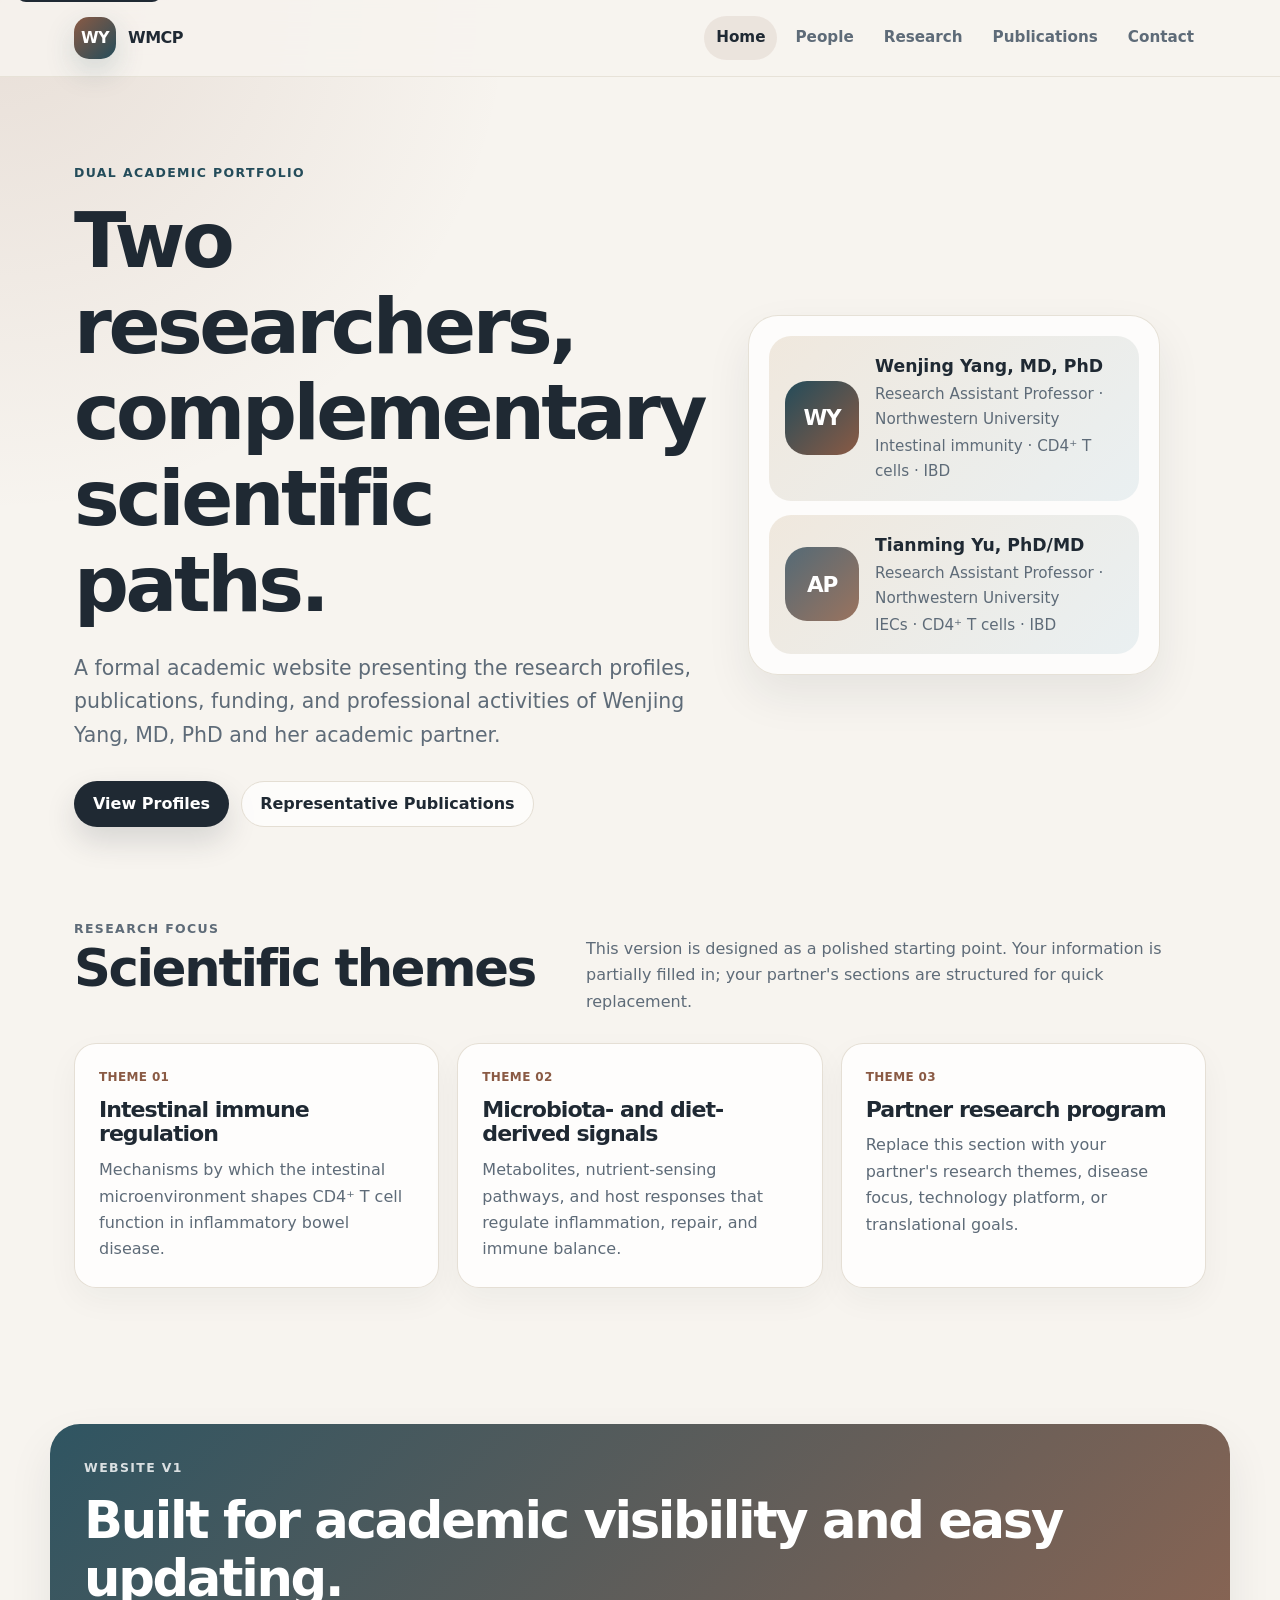
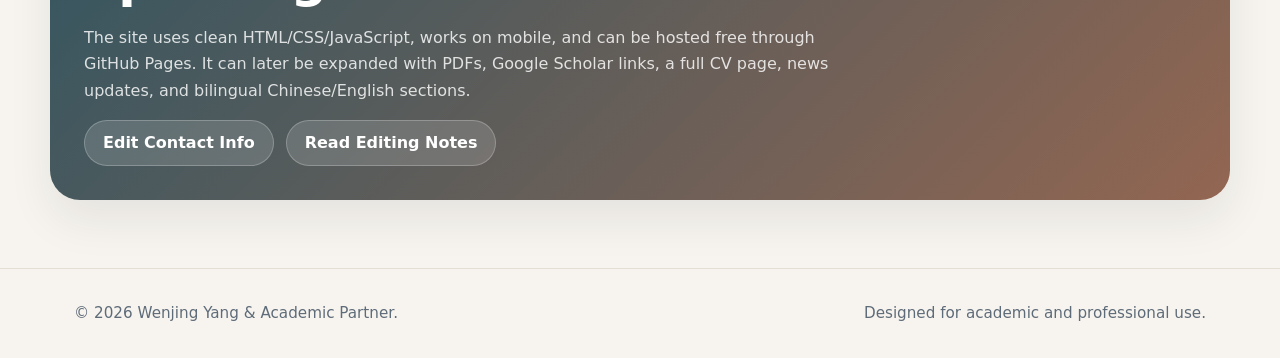
==== index.html @ 077f5d80 "Update index.html" ====
<!doctype html>
<html lang="en">
<head>
  <meta charset="utf-8" />
  <meta name="viewport" content="width=device-width, initial-scale=1" />
  <title>Wenjing Yang & Tianming Yu | Academic Profiles</title>
  <meta name="description" content="A formal dual academic website for Wenjing Yang, MD, PhD and Tianming Yu, MD, PhD." />
  <link rel="stylesheet" href="assets/style.css" />
</head>
<body>
  <a class="skip-link" href="#main">Skip to content</a>
  <header class="site-header">
    <div class="container nav">
      <a class="brand" href="index.html" aria-label="Home">
        <span class="brand-mark">WY</span>
        <span>WMCP</span>
      </a>
      <nav class="nav-links" aria-label="Primary navigation">
        <a href="index.html">Home</a>
        <a href="people.html">People</a>
        <a href="research.html">Research</a>
        <a href="publications.html">Publications</a>
        <a href="contact.html">Contact</a>
      </nav>
    </div>
  </header>

  <main id="main">
    <section class="hero">
      <div class="container hero-grid">
        <div>
          <p class="eyebrow">Dual Academic Portfolio</p>
          <h1>Two researchers, complementary scientific paths.</h1>
          <p class="lede">A formal academic website presenting the research profiles, publications, funding, and professional activities of Wenjing Yang, MD, PhD and her academic partner.</p>
          <div class="hero-actions">
            <a class="button primary" href="people.html">View Profiles</a>
            <a class="button secondary" href="publications.html">Representative Publications</a>
          </div>
        </div>
        <aside class="profile-panel" aria-label="Profile summary">
          <div class="duo-card">
            <div class="mini-profile">
              <div class="avatar">WY</div>
              <div>
                <strong>Wenjing Yang, MD, PhD</strong>
                <p>Research Assistant Professor · Northwestern University</p>
                <p>Intestinal immunity · CD4⁺ T cells · IBD</p>
              </div>
            </div>
            <div class="mini-profile">
              <div class="avatar light">AP</div>
              <div>
                <strong>Tianming Yu, PhD/MD</strong>
                <p>Research Assistant Professor · Northwestern University</p>
                <p>IECs · CD4⁺ T cells · IBD</p>
              </div>
            </div>
          </div>
        </aside>
      </div>
    </section>

    <section class="section compact">
      <div class="container">
        <div class="section-header">
          <div>
            <p class="eyebrow">Research Focus</p>
            <h2>Scientific themes</h2>
          </div>
          <p>This version is designed as a polished starting point. Your information is partially filled in; your partner's sections are structured for quick replacement.</p>
        </div>
        <div class="grid-3">
          <article class="card">
            <p class="kicker">Theme 01</p>
            <h3>Intestinal immune regulation</h3>
            <p>Mechanisms by which the intestinal microenvironment shapes CD4⁺ T cell function in inflammatory bowel disease.</p>
          </article>
          <article class="card">
            <p class="kicker">Theme 02</p>
            <h3>Microbiota- and diet-derived signals</h3>
            <p>Metabolites, nutrient-sensing pathways, and host responses that regulate inflammation, repair, and immune balance.</p>
          </article>
          <article class="card">
            <p class="kicker">Theme 03</p>
            <h3>Partner research program</h3>
            <p>Replace this section with your partner's research themes, disease focus, technology platform, or translational goals.</p>
          </article>
        </div>
      </div>
    </section>

    <section class="section">
      <div class="container callout">
        <p class="eyebrow">Website v1</p>
        <h2>Built for academic visibility and easy updating.</h2>
        <p>The site uses clean HTML/CSS/JavaScript, works on mobile, and can be hosted free through GitHub Pages. It can later be expanded with PDFs, Google Scholar links, a full CV page, news updates, and bilingual Chinese/English sections.</p>
        <div class="hero-actions">
          <a class="button secondary" href="contact.html">Edit Contact Info</a>
          <a class="button secondary" href="README.md">Read Editing Notes</a>
        </div>
      </div>
    </section>
  </main>

  <footer class="footer">
    <div class="container footer-inner">
      <span>© <span id="year">2026</span> Wenjing Yang & Academic Partner.</span>
      <span>Designed for academic and professional use.</span>
    </div>
  </footer>
  <script src="assets/script.js"></script>
  <script>document.getElementById('year').textContent = new Date().getFullYear();</script>
</body>
</html>
---- assets/style.css ----
:root {
  --bg: #f7f4ef;
  --surface: #ffffff;
  --ink: #1f2933;
  --muted: #5e6b78;
  --line: #e4ded3;
  --accent: #8a5a44;
  --accent-2: #244c5a;
  --soft: #efe7dc;
  --soft-2: #e7eef0;
  --shadow: 0 20px 45px rgba(31, 41, 51, 0.08);
  --radius: 22px;
  --max: 1180px;
}

* { box-sizing: border-box; }
html { scroll-behavior: smooth; }
body {
  margin: 0;
  font-family: Inter, ui-sans-serif, system-ui, -apple-system, BlinkMacSystemFont, "Segoe UI", sans-serif;
  color: var(--ink);
  background: radial-gradient(circle at top left, rgba(138, 90, 68, 0.14), transparent 32rem), var(--bg);
  line-height: 1.65;
}

a { color: inherit; text-decoration: none; }
a.link { color: var(--accent-2); font-weight: 650; border-bottom: 1px solid rgba(36,76,90,.35); }
a.link:hover { border-bottom-color: currentColor; }

.container { max-width: var(--max); margin: 0 auto; padding: 0 24px; }

.skip-link {
  position: absolute;
  top: -40px;
  left: 16px;
  background: var(--ink);
  color: #fff;
  padding: 8px 12px;
  border-radius: 10px;
  z-index: 999;
}
.skip-link:focus { top: 12px; }

.site-header {
  position: sticky;
  top: 0;
  z-index: 50;
  backdrop-filter: blur(16px);
  background: rgba(247, 244, 239, 0.86);
  border-bottom: 1px solid rgba(228, 222, 211, 0.8);
}
.nav {
  min-height: 76px;
  display: flex;
  align-items: center;
  justify-content: space-between;
  gap: 24px;
}
.brand {
  display: flex;
  align-items: center;
  gap: 12px;
  font-weight: 800;
  letter-spacing: -0.03em;
}
.brand-mark {
  width: 42px;
  height: 42px;
  border-radius: 15px;
  background: linear-gradient(135deg, var(--accent), var(--accent-2));
  color: #fff;
  display: grid;
  place-items: center;
  font-weight: 900;
  letter-spacing: -0.04em;
  box-shadow: 0 12px 30px rgba(36, 76, 90, .18);
}
.nav-links {
  display: flex;
  align-items: center;
  gap: 6px;
  flex-wrap: wrap;
  justify-content: flex-end;
}
.nav-links a {
  padding: 9px 12px;
  color: var(--muted);
  border-radius: 999px;
  font-weight: 650;
  font-size: 0.95rem;
}
.nav-links a:hover, .nav-links a.active { color: var(--ink); background: rgba(138, 90, 68, 0.10); }

.hero {
  padding: 86px 0 58px;
}
.hero-grid {
  display: grid;
  grid-template-columns: 1.1fr .9fr;
  gap: 44px;
  align-items: center;
}
.eyebrow {
  margin: 0 0 14px;
  color: var(--accent-2);
  font-weight: 800;
  letter-spacing: .11em;
  text-transform: uppercase;
  font-size: .78rem;
}
h1, h2, h3 { line-height: 1.12; letter-spacing: -0.045em; }
h1 {
  margin: 0;
  font-size: clamp(2.6rem, 6vw, 5.6rem);
}
h2 { font-size: clamp(2rem, 4vw, 3.2rem); margin: 0 0 18px; }
h3 { font-size: 1.38rem; margin: 0 0 10px; }
.lede {
  color: var(--muted);
  font-size: clamp(1.08rem, 1.8vw, 1.28rem);
  margin: 24px 0 28px;
  max-width: 720px;
}
.hero-actions { display: flex; gap: 12px; flex-wrap: wrap; }
.button {
  display: inline-flex;
  align-items: center;
  justify-content: center;
  min-height: 46px;
  padding: 0 18px;
  border-radius: 999px;
  font-weight: 800;
  border: 1px solid transparent;
}
.button.primary { background: var(--ink); color: #fff; box-shadow: 0 14px 30px rgba(31, 41, 51, .15); }
.button.secondary { background: rgba(255,255,255,.72); border-color: var(--line); color: var(--ink); }
.button:hover { transform: translateY(-1px); }

.profile-panel {
  background: rgba(255,255,255,.75);
  border: 1px solid rgba(228,222,211,.9);
  border-radius: calc(var(--radius) + 8px);
  padding: 20px;
  box-shadow: var(--shadow);
}
.duo-card {
  display: grid;
  grid-template-columns: 1fr;
  gap: 14px;
}
.mini-profile {
  display: grid;
  grid-template-columns: 74px 1fr;
  gap: 16px;
  align-items: center;
  padding: 16px;
  border-radius: 22px;
  background: linear-gradient(135deg, rgba(239,231,220,.95), rgba(231,238,240,.88));
}
.avatar {
  width: 74px;
  height: 74px;
  border-radius: 22px;
  background: linear-gradient(135deg, var(--accent-2), var(--accent));
  color: #fff;
  display: grid;
  place-items: center;
  font-weight: 900;
  font-size: 1.35rem;
  letter-spacing: -.06em;
}
.avatar.light { background: linear-gradient(135deg, #546a76, #9a735e); }
.mini-profile p { margin: 2px 0 0; color: var(--muted); font-size: .95rem; }
.mini-profile strong { font-size: 1.08rem; }

.section { padding: 68px 0; }
.section.compact { padding-top: 34px; }
.section-header {
  display: flex;
  justify-content: space-between;
  gap: 24px;
  align-items: end;
  margin-bottom: 28px;
}
.section-header p { margin: 0; max-width: 620px; color: var(--muted); }

.grid-3 { display: grid; grid-template-columns: repeat(3, 1fr); gap: 18px; }
.grid-2 { display: grid; grid-template-columns: repeat(2, 1fr); gap: 20px; }
.card {
  background: rgba(255,255,255,.82);
  border: 1px solid rgba(228,222,211,.95);
  border-radius: var(--radius);
  padding: 24px;
  box-shadow: 0 12px 32px rgba(31,41,51,.045);
}
.card p { color: var(--muted); margin: 0; }
.card .kicker { color: var(--accent); font-weight: 850; margin-bottom: 10px; letter-spacing: .03em; text-transform: uppercase; font-size: .75rem; }

.people-grid { display: grid; grid-template-columns: 1fr 1fr; gap: 24px; }
.person-card { padding: 28px; }
.person-top { display: flex; gap: 18px; align-items: center; margin-bottom: 18px; }
.person-title { color: var(--muted); margin: 4px 0 0; }
.person-meta {
  display: flex;
  flex-wrap: wrap;
  gap: 8px;
  margin: 18px 0;
}
.pill {
  display: inline-flex;
  border-radius: 999px;
  background: var(--soft);
  color: #4f433b;
  padding: 6px 10px;
  font-size: .86rem;
  font-weight: 750;
}
.pill.blue { background: var(--soft-2); color: #244c5a; }

.timeline { display: grid; gap: 14px; }
.timeline-item {
  display: grid;
  grid-template-columns: 110px 1fr;
  gap: 16px;
  padding: 18px;
  border-radius: 18px;
  background: rgba(255,255,255,.72);
  border: 1px solid rgba(228,222,211,.85);
}
.timeline-date { color: var(--accent); font-weight: 850; }
.timeline-item p { margin: 4px 0 0; color: var(--muted); }

.pub-toolbar {
  display: flex;
  gap: 12px;
  flex-wrap: wrap;
  margin-bottom: 18px;
}
.input, .select {
  min-height: 46px;
  border: 1px solid var(--line);
  border-radius: 999px;
  padding: 0 15px;
  background: rgba(255,255,255,.88);
  color: var(--ink);
  font: inherit;
}
.input { flex: 1 1 280px; }
.select { flex: 0 0 180px; }
.pub-list { display: grid; gap: 14px; }
.pub-item { padding: 20px; border-left: 4px solid rgba(36,76,90,.3); }
.pub-item .year { color: var(--accent); font-weight: 850; }
.pub-item h3 { font-size: 1.1rem; margin-top: 4px; }
.pub-item p { margin-top: 8px; }

.callout {
  background: linear-gradient(135deg, rgba(36,76,90,.95), rgba(138,90,68,.92));
  color: #fff;
  border-radius: calc(var(--radius) + 8px);
  padding: 34px;
  box-shadow: var(--shadow);
}
.callout p { color: rgba(255,255,255,.82); max-width: 760px; }
.callout .button.secondary { background: rgba(255,255,255,.14); border-color: rgba(255,255,255,.24); color: #fff; }

.contact-grid { display: grid; grid-template-columns: .9fr 1.1fr; gap: 24px; }
.contact-list { display: grid; gap: 12px; }
.contact-row {
  display: flex;
  justify-content: space-between;
  gap: 16px;
  padding: 14px 0;
  border-bottom: 1px solid var(--line);
}
.contact-row span:first-child { color: var(--muted); }

.footer {
  border-top: 1px solid var(--line);
  padding: 32px 0;
  color: var(--muted);
  font-size: .95rem;
}
.footer-inner { display: flex; justify-content: space-between; gap: 18px; flex-wrap: wrap; }

.page-title { padding: 68px 0 28px; }
.page-title p { max-width: 780px; color: var(--muted); font-size: 1.12rem; }

.note {
  font-size: .92rem;
  color: var(--muted);
  border: 1px dashed rgba(138,90,68,.35);
  background: rgba(255,255,255,.55);
  padding: 14px 16px;
  border-radius: 16px;
}

@media (max-width: 880px) {
  .hero-grid, .grid-3, .grid-2, .people-grid, .contact-grid { grid-template-columns: 1fr; }
  .section-header { align-items: start; flex-direction: column; }
  .timeline-item { grid-template-columns: 1fr; }
  .nav { align-items: flex-start; flex-direction: column; padding: 16px 0; }
  .nav-links { justify-content: flex-start; }
}

@media (max-width: 560px) {
  .container { padding: 0 18px; }
  .hero { padding-top: 56px; }
  .mini-profile { grid-template-columns: 1fr; }
  .person-top { align-items: flex-start; flex-direction: column; }
  .contact-row { flex-direction: column; gap: 4px; }
}
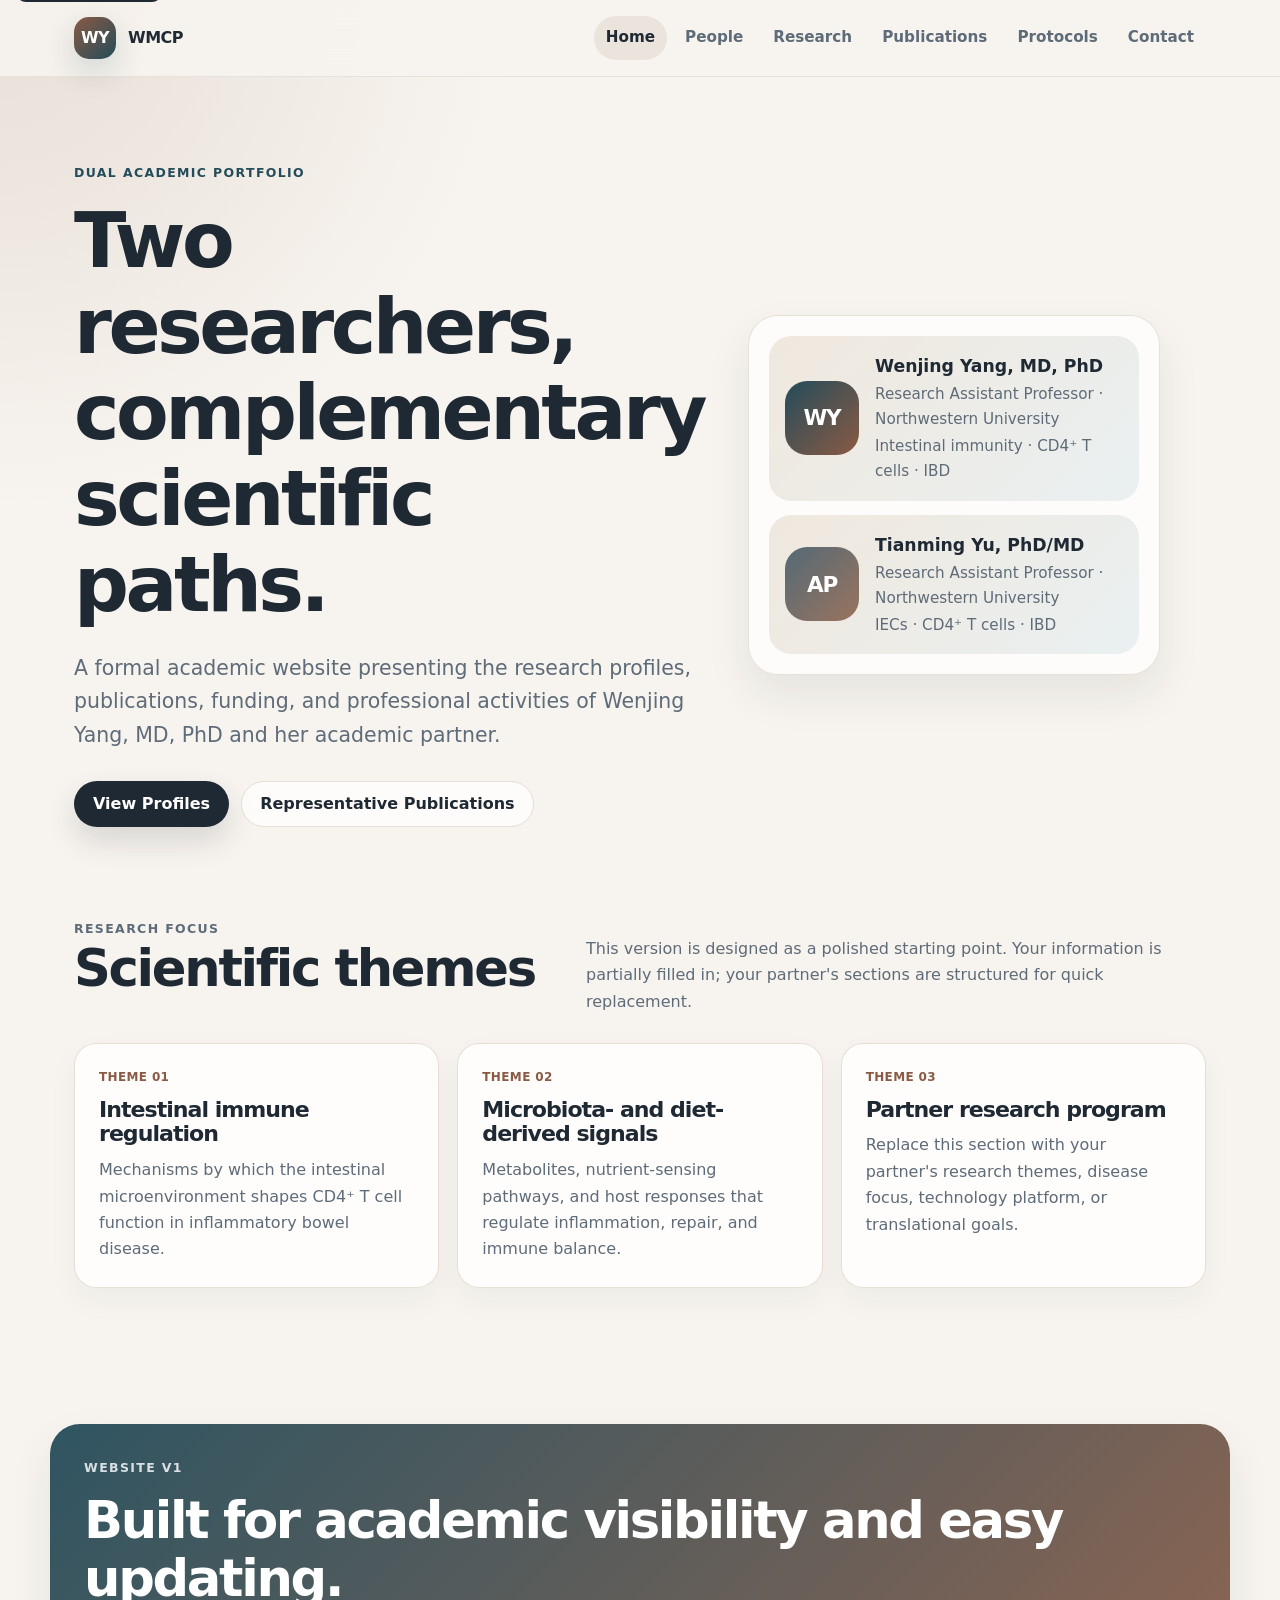
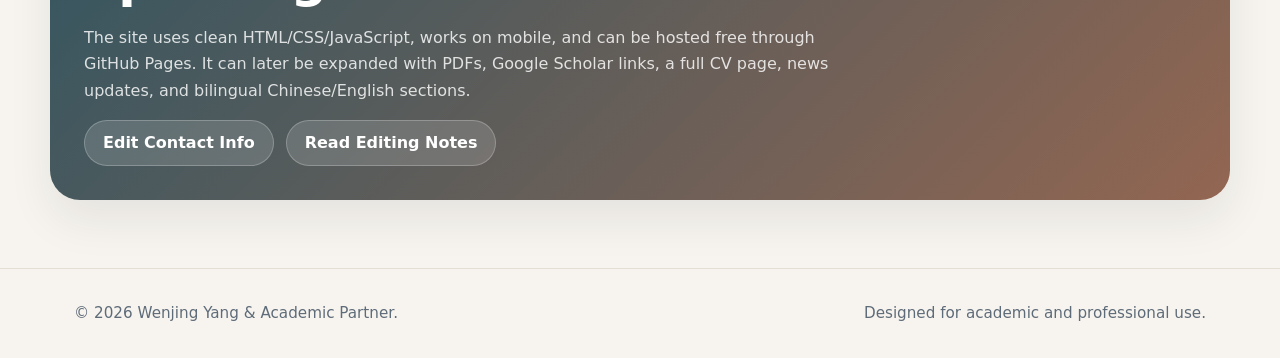
==== commit f25e2395: "Update index.html" ====
--- a/index.html
+++ b/index.html
@@ -20,6 +20,7 @@
         <a href="people.html">People</a>
         <a href="research.html">Research</a>
         <a href="publications.html">Publications</a>
+        <a href="protocols.html">Protocols</a>
         <a href="contact.html">Contact</a>
       </nav>
     </div>
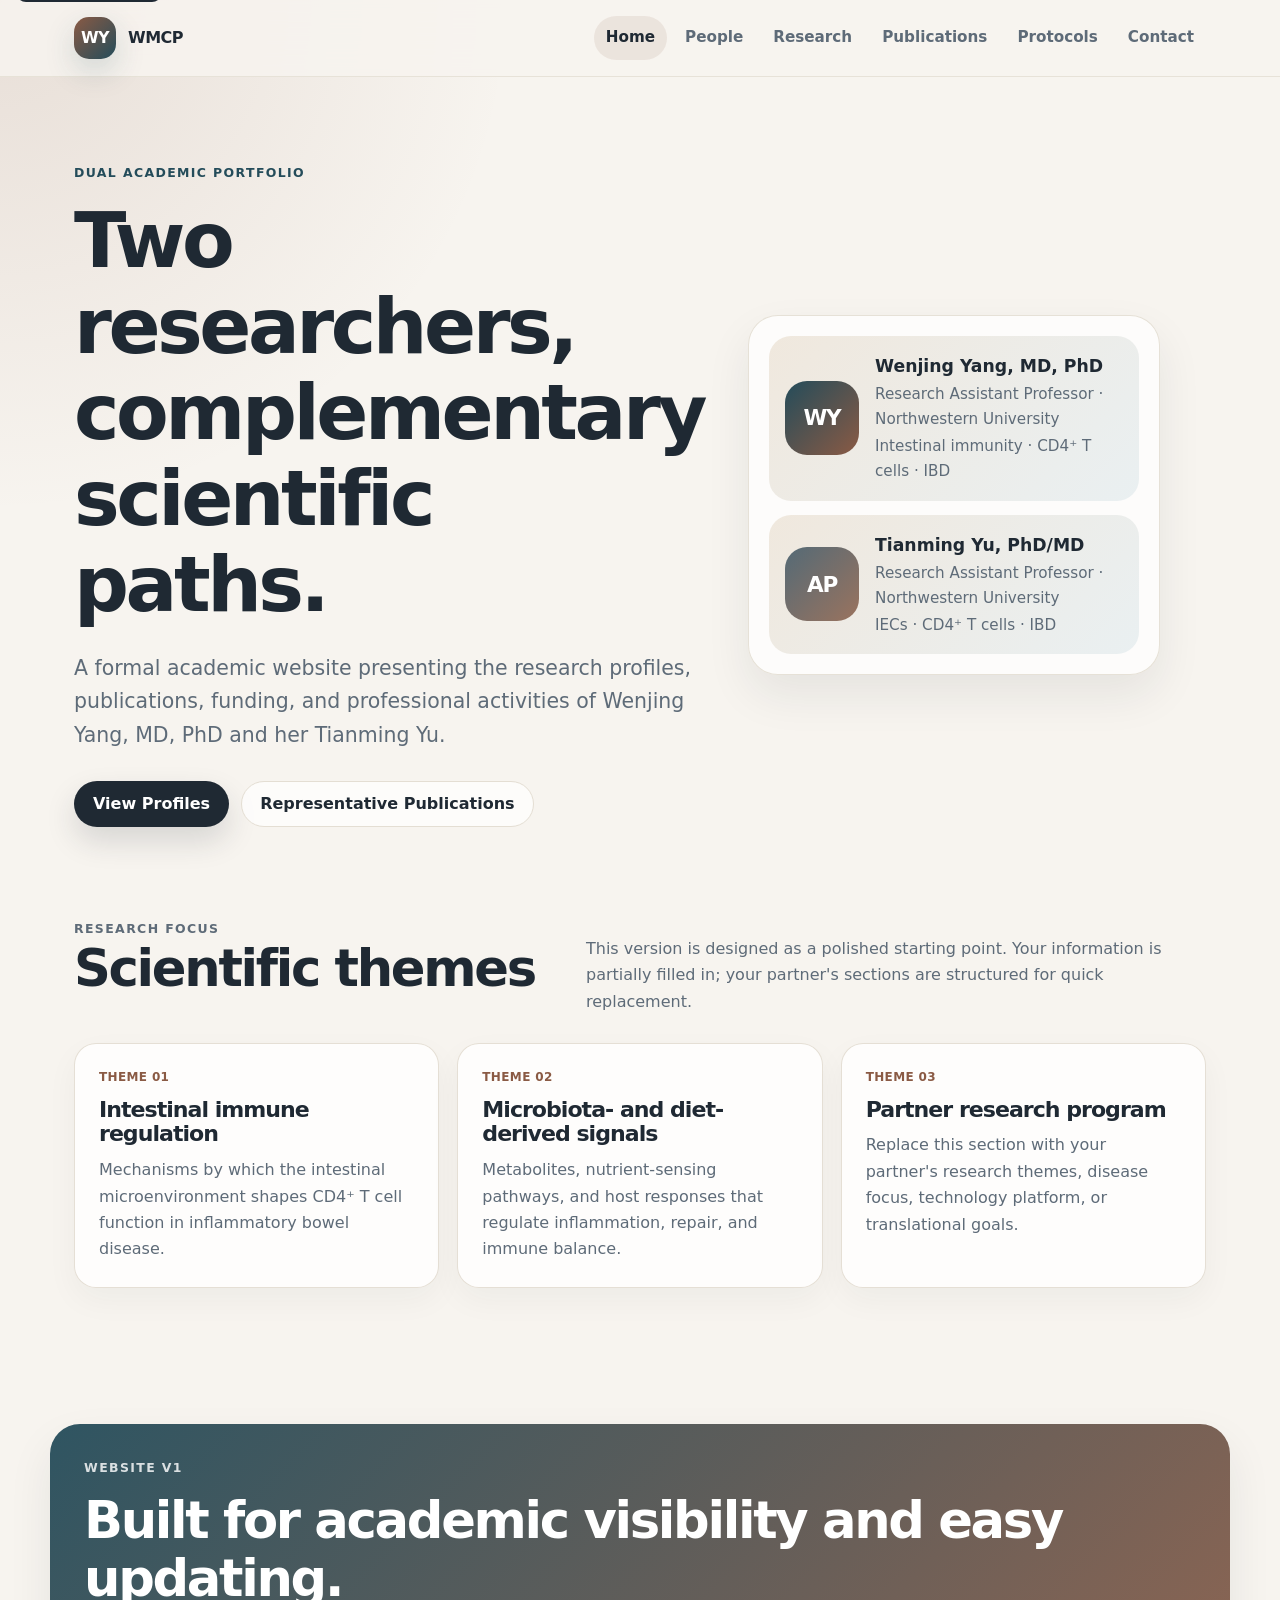
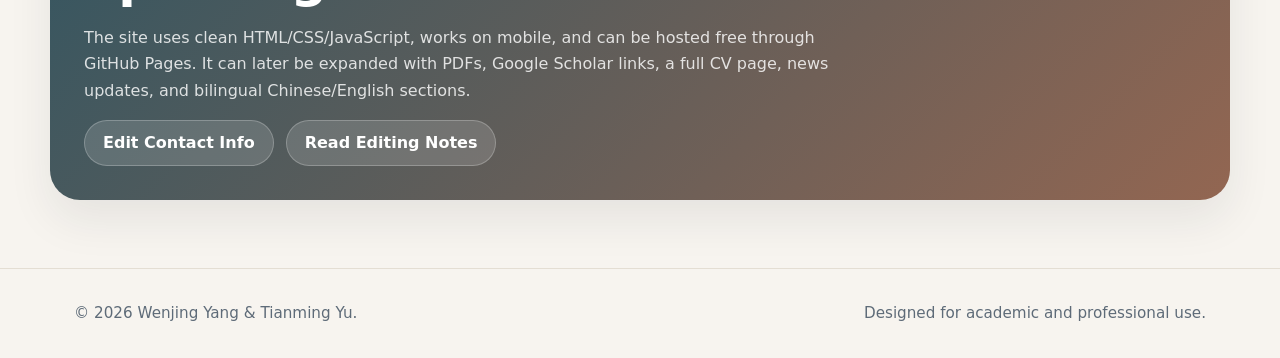
==== commit d7e9ec2d: "Update index.html" ====
--- a/index.html
+++ b/index.html
@@ -32,7 +32,7 @@
         <div>
           <p class="eyebrow">Dual Academic Portfolio</p>
           <h1>Two researchers, complementary scientific paths.</h1>
-          <p class="lede">A formal academic website presenting the research profiles, publications, funding, and professional activities of Wenjing Yang, MD, PhD and her academic partner.</p>
+          <p class="lede">A formal academic website presenting the research profiles, publications, funding, and professional activities of Wenjing Yang, MD, PhD and her Tianming Yu.</p>
           <div class="hero-actions">
             <a class="button primary" href="people.html">View Profiles</a>
             <a class="button secondary" href="publications.html">Representative Publications</a>
@@ -105,7 +105,7 @@
 
   <footer class="footer">
     <div class="container footer-inner">
-      <span>© <span id="year">2026</span> Wenjing Yang & Academic Partner.</span>
+      <span>© <span id="year">2026</span> Wenjing Yang & Tianming Yu.</span>
       <span>Designed for academic and professional use.</span>
     </div>
   </footer>
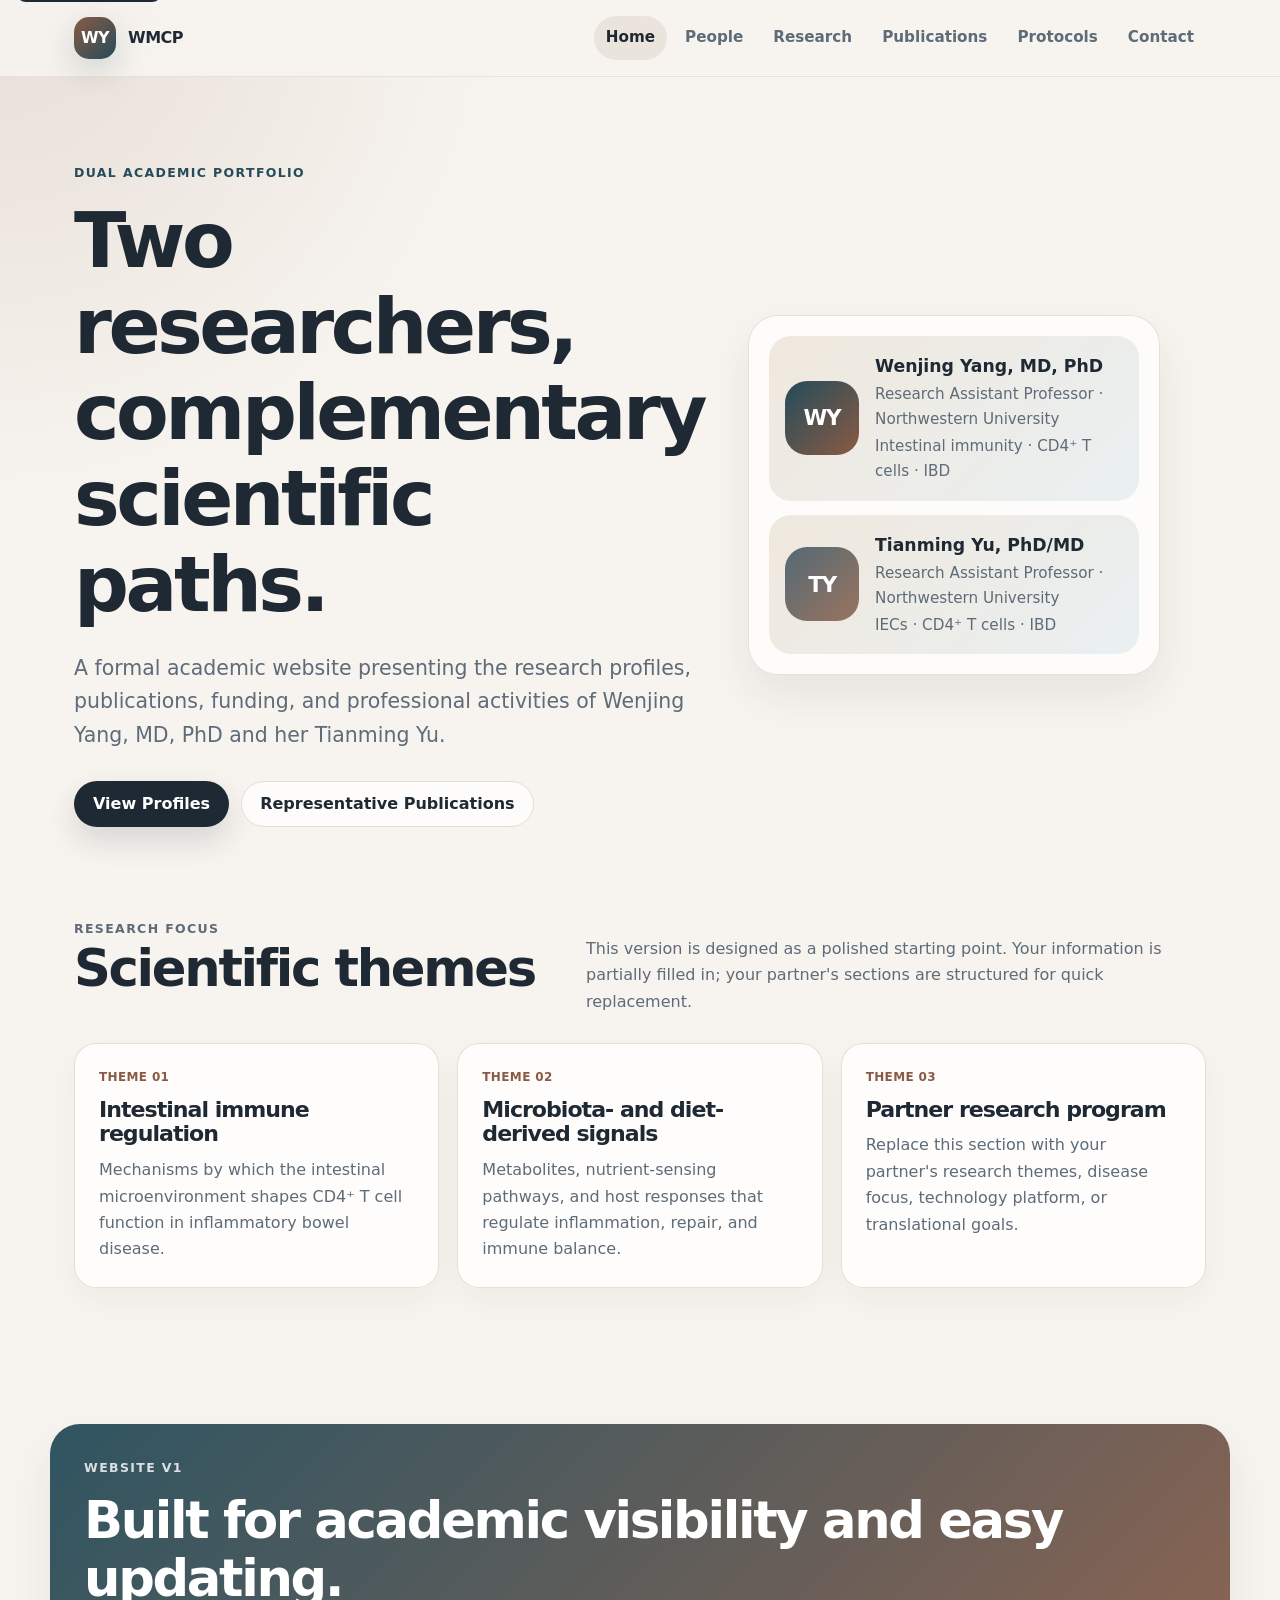
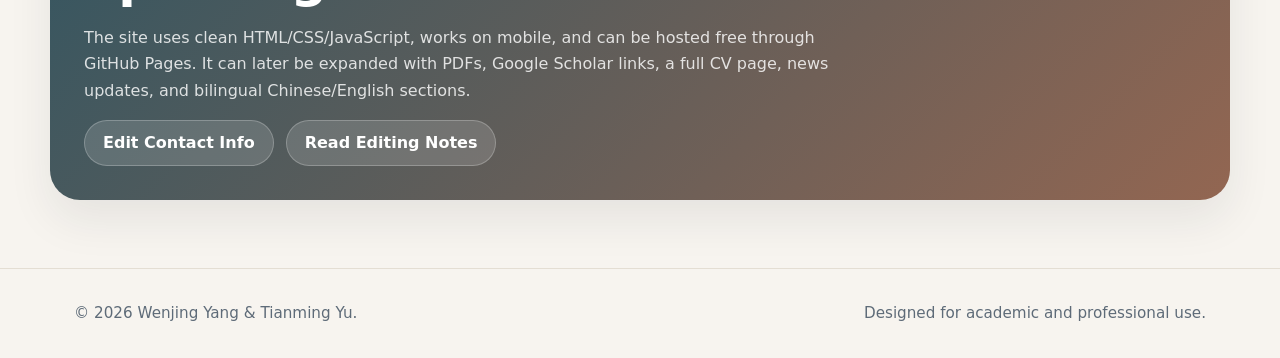
==== commit efd9bb33: "Update index.html" ====
--- a/index.html
+++ b/index.html
@@ -49,7 +49,7 @@
               </div>
             </div>
             <div class="mini-profile">
-              <div class="avatar light">AP</div>
+              <div class="avatar light">TY</div>
               <div>
                 <strong>Tianming Yu, PhD/MD</strong>
                 <p>Research Assistant Professor · Northwestern University</p>
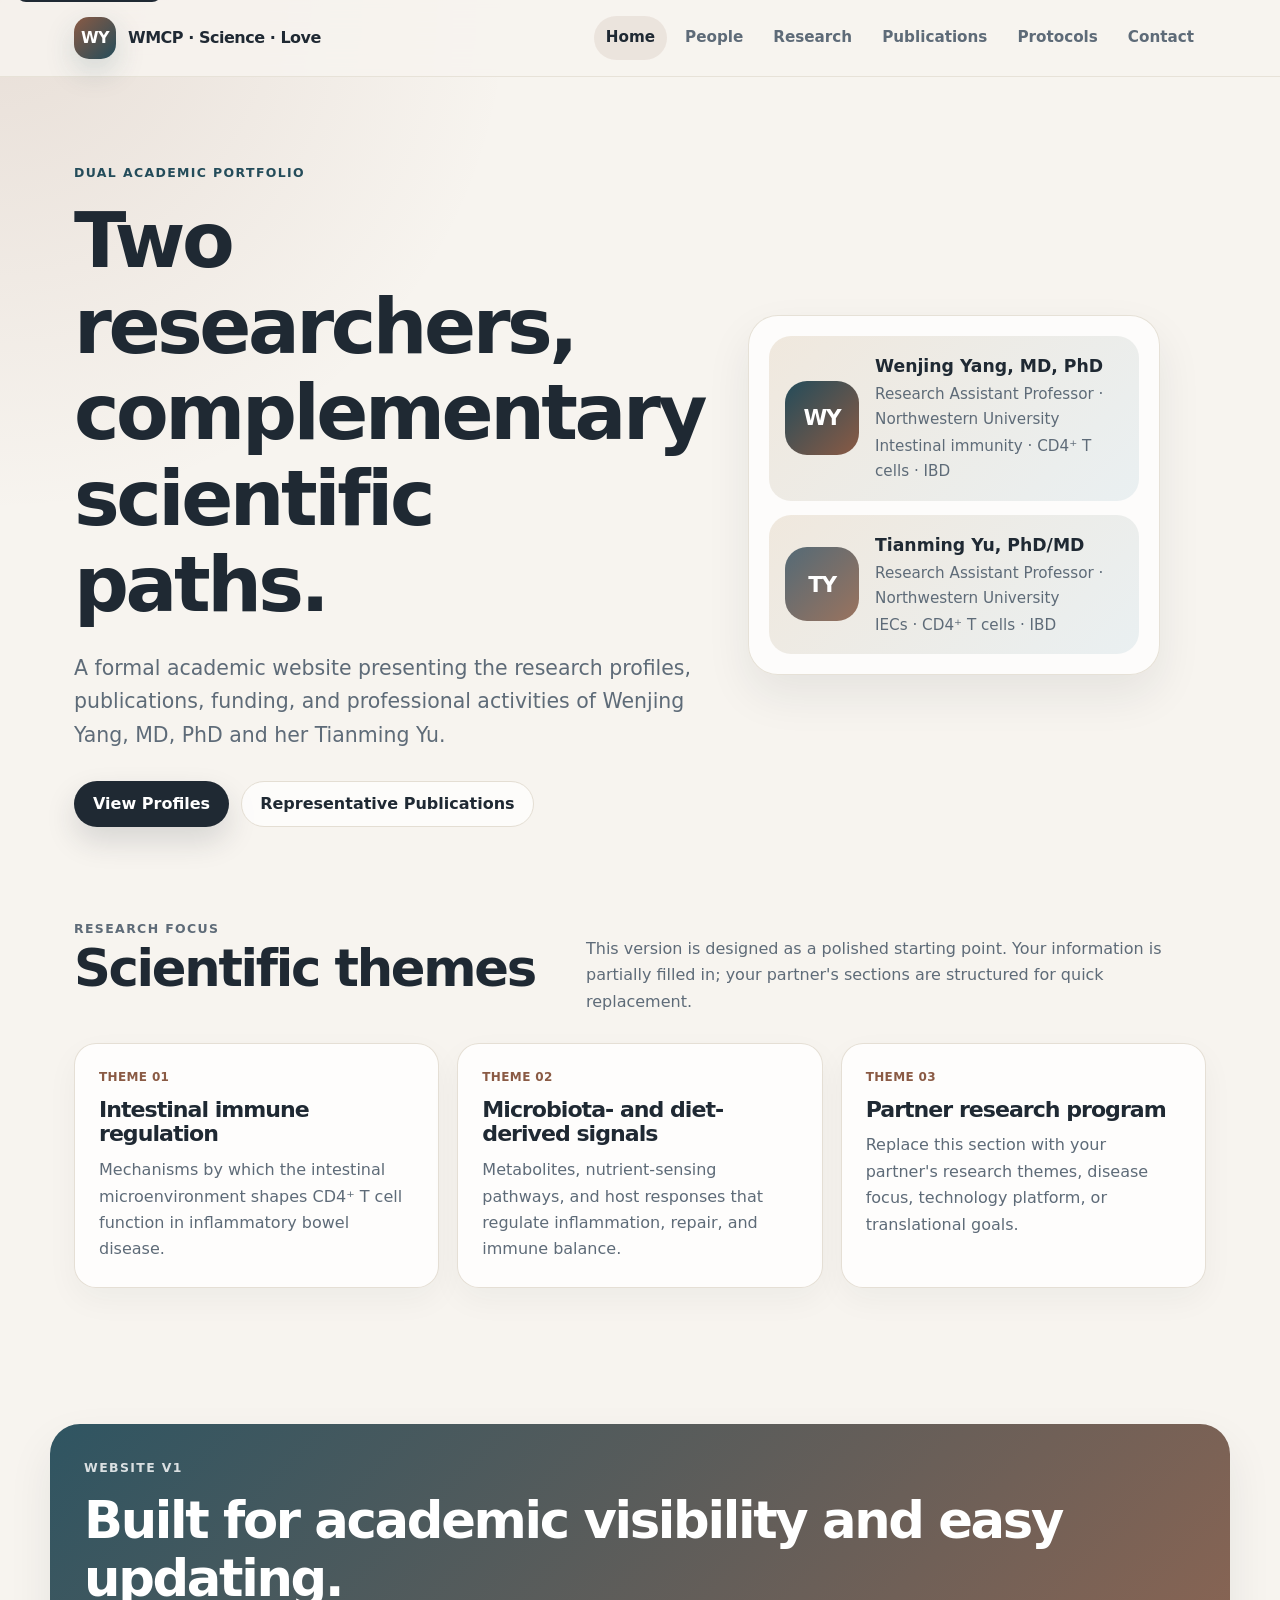
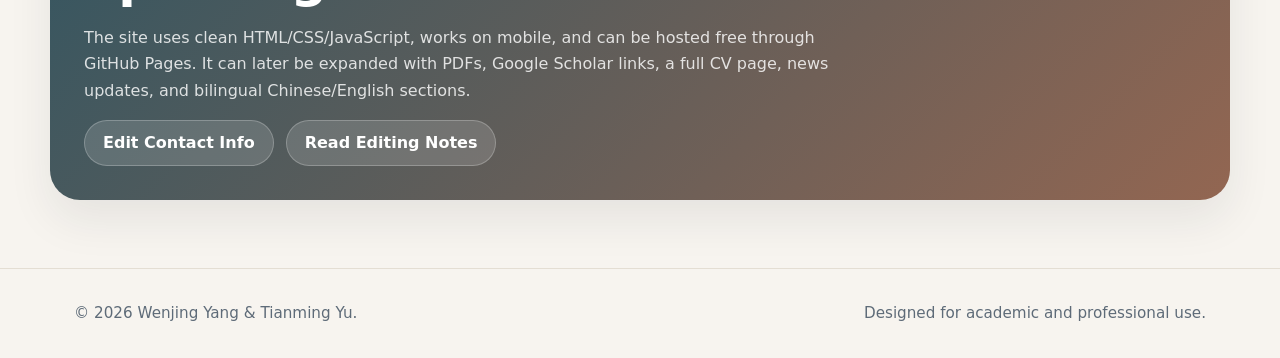
==== commit 69a9aa34: "Update index.html" ====
--- a/index.html
+++ b/index.html
@@ -13,7 +13,7 @@
     <div class="container nav">
       <a class="brand" href="index.html" aria-label="Home">
         <span class="brand-mark">WY</span>
-        <span>WMCP</span>
+        <span>WMCP · Science · Love</span>
       </a>
       <nav class="nav-links" aria-label="Primary navigation">
         <a href="index.html">Home</a>
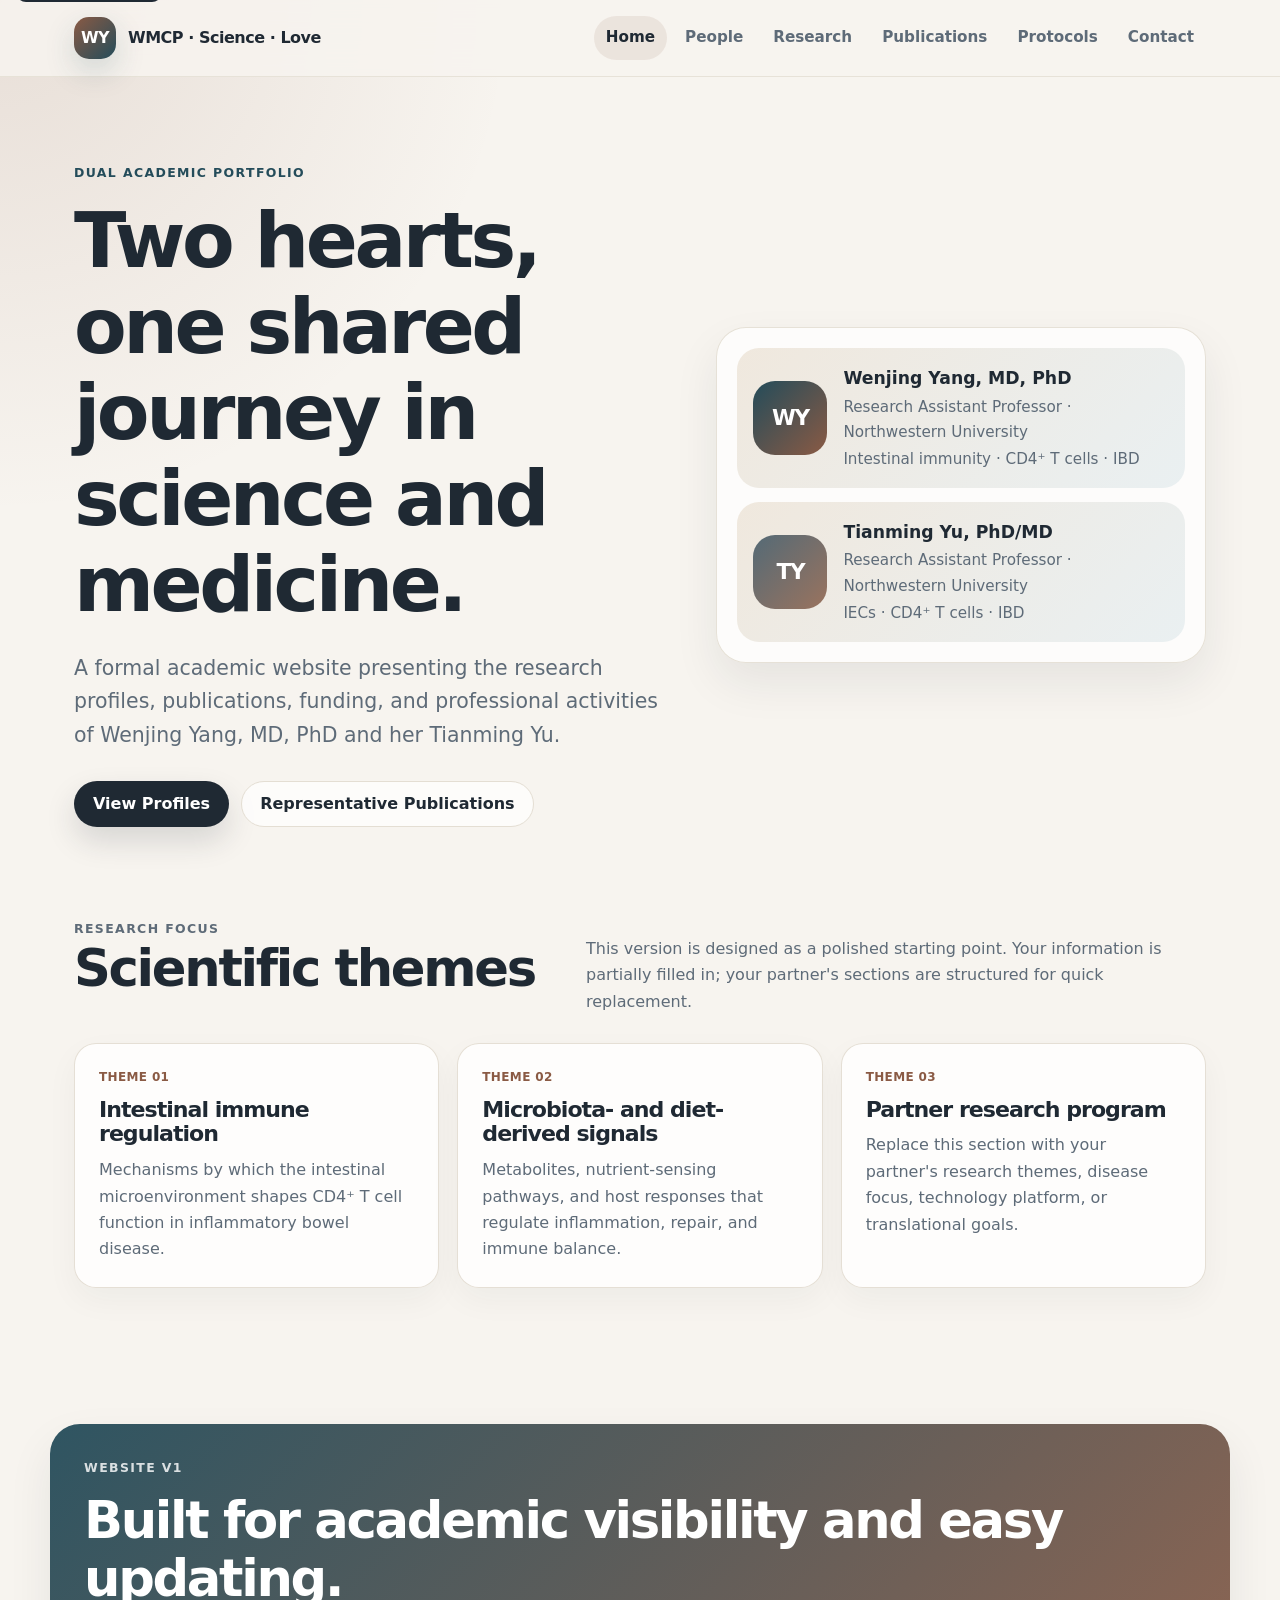
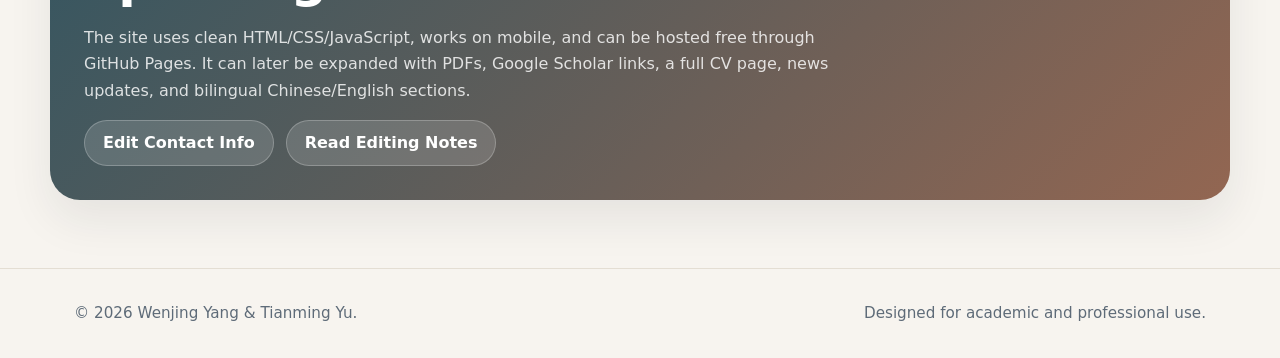
==== commit 27769fde: "Update index.html" ====
--- a/index.html
+++ b/index.html
@@ -31,7 +31,7 @@
       <div class="container hero-grid">
         <div>
           <p class="eyebrow">Dual Academic Portfolio</p>
-          <h1>Two researchers, complementary scientific paths.</h1>
+          <h1>Two hearts, one shared journey in science and medicine.</h1>
           <p class="lede">A formal academic website presenting the research profiles, publications, funding, and professional activities of Wenjing Yang, MD, PhD and her Tianming Yu.</p>
           <div class="hero-actions">
             <a class="button primary" href="people.html">View Profiles</a>
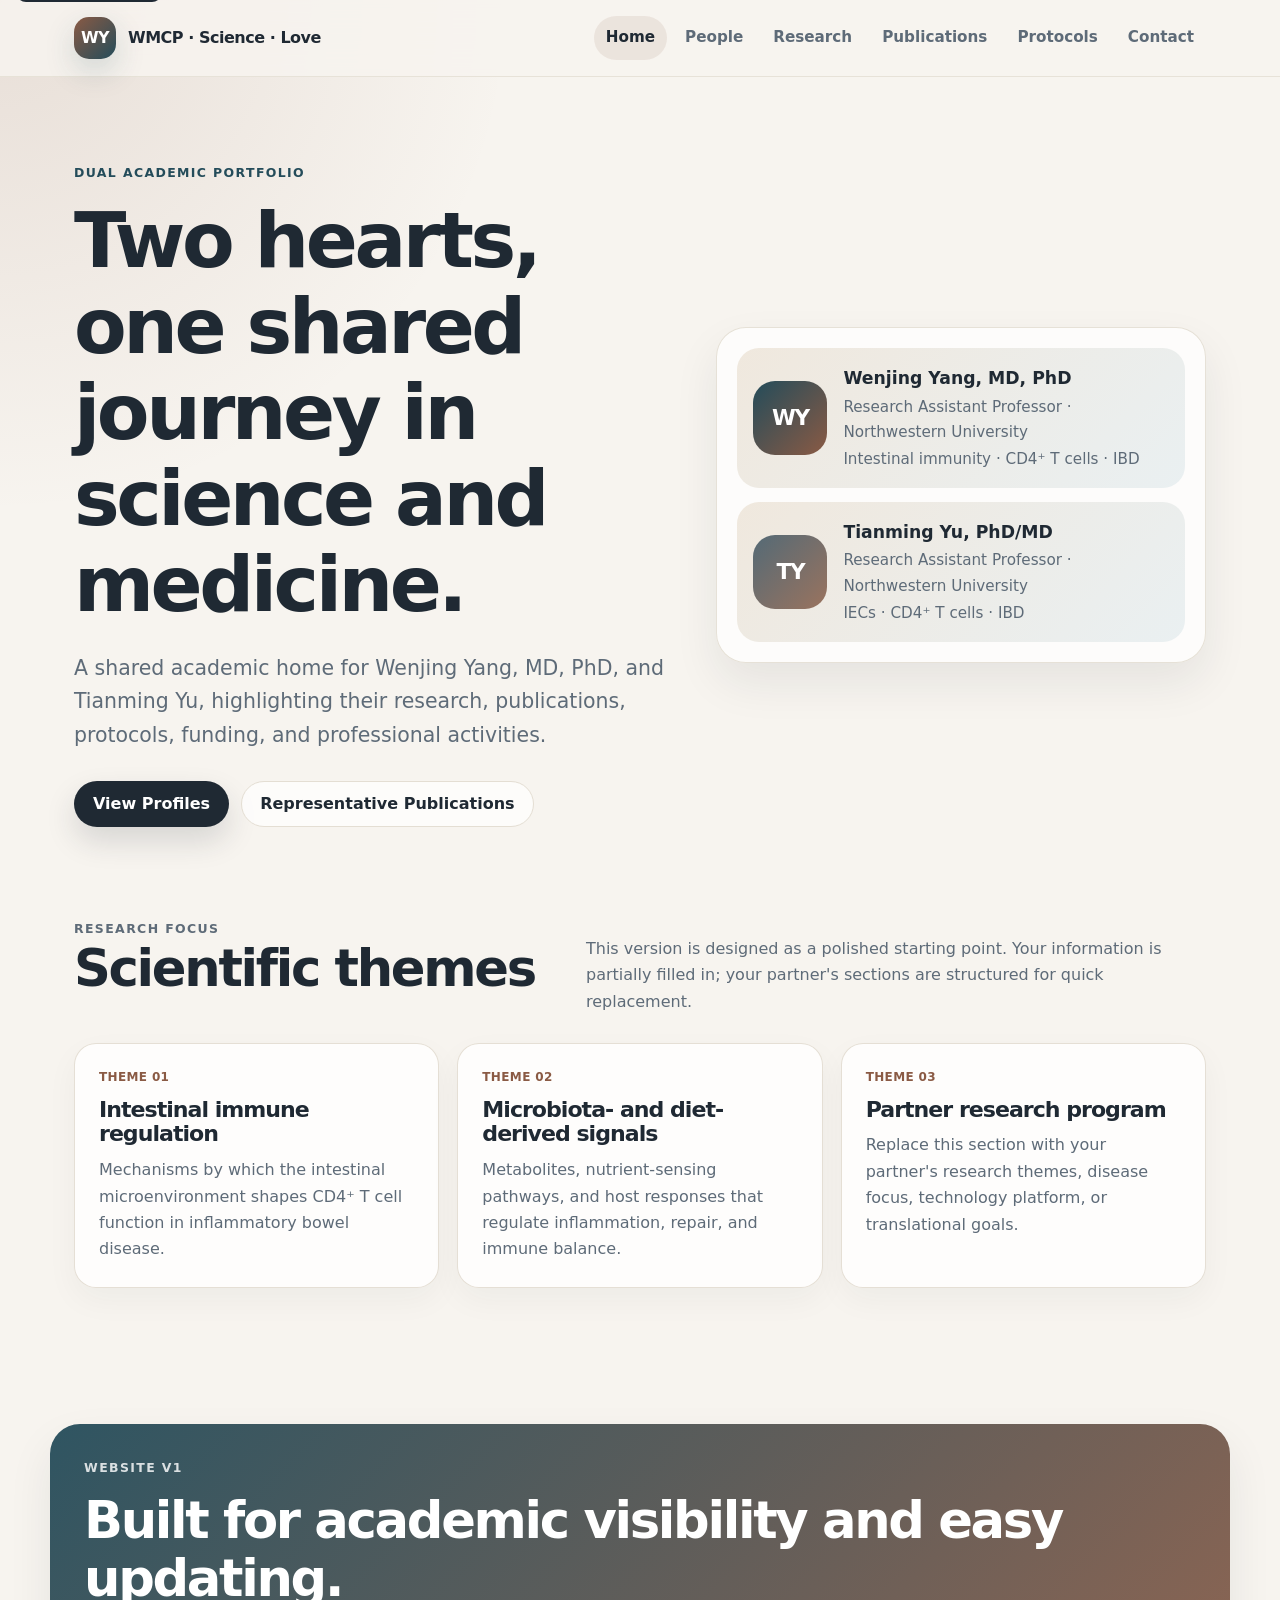
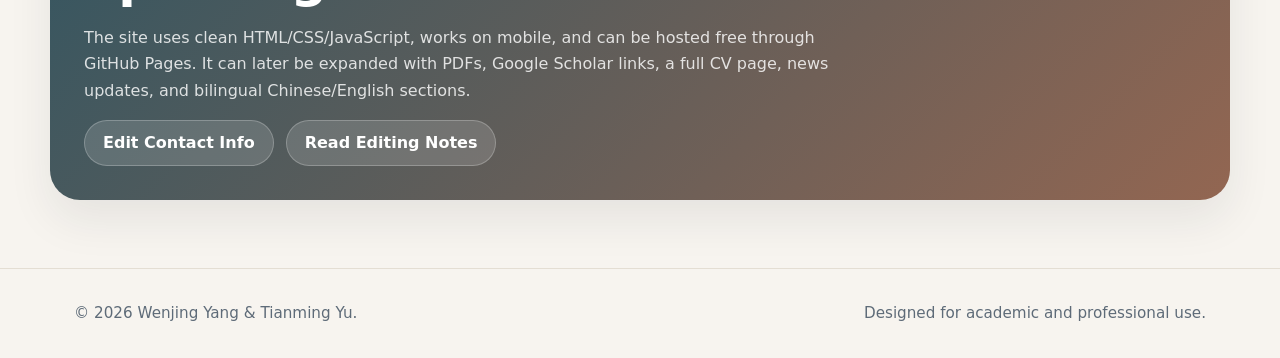
==== commit 27a6353a: "Update index.html" ====
--- a/index.html
+++ b/index.html
@@ -32,7 +32,7 @@
         <div>
           <p class="eyebrow">Dual Academic Portfolio</p>
           <h1>Two hearts, one shared journey in science and medicine.</h1>
-          <p class="lede">A formal academic website presenting the research profiles, publications, funding, and professional activities of Wenjing Yang, MD, PhD and her Tianming Yu.</p>
+          <p class="lede">A shared academic home for Wenjing Yang, MD, PhD, and Tianming Yu, highlighting their research, publications, protocols, funding, and professional activities.</p>
           <div class="hero-actions">
             <a class="button primary" href="people.html">View Profiles</a>
             <a class="button secondary" href="publications.html">Representative Publications</a>
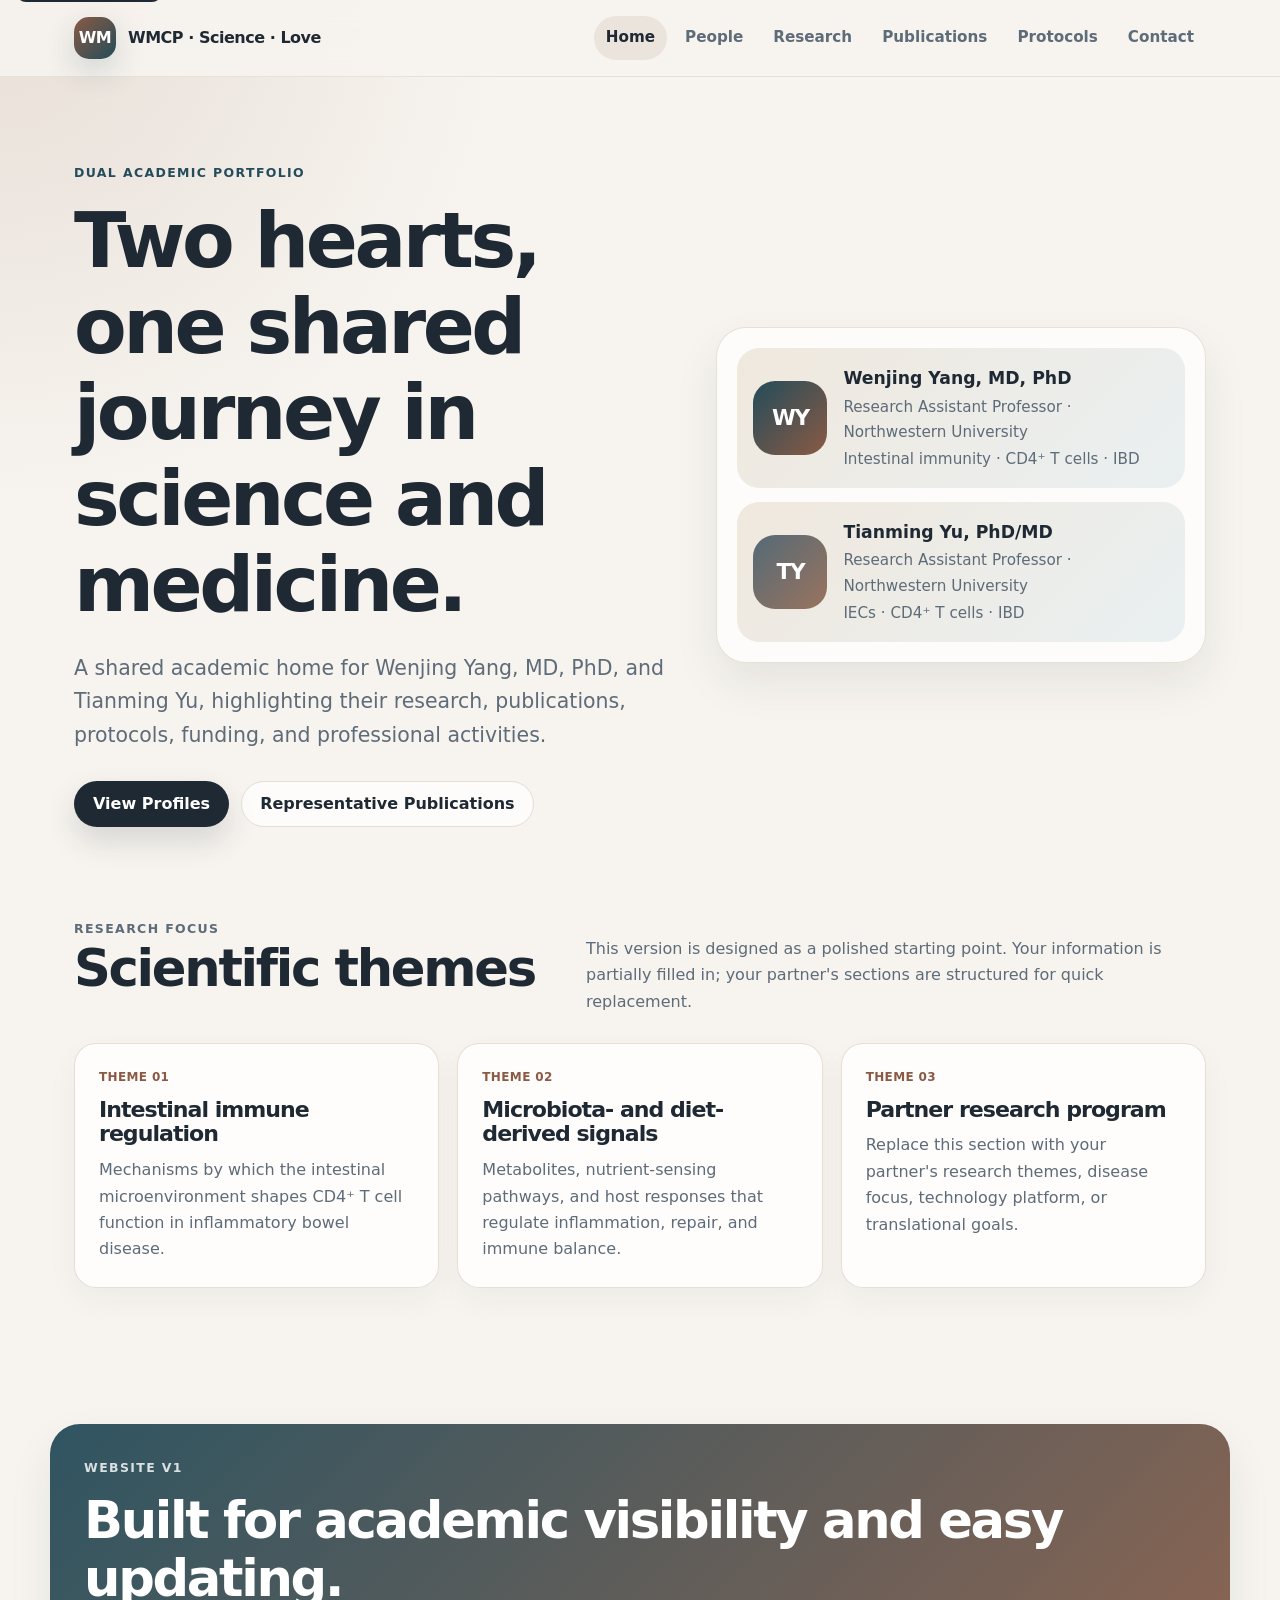
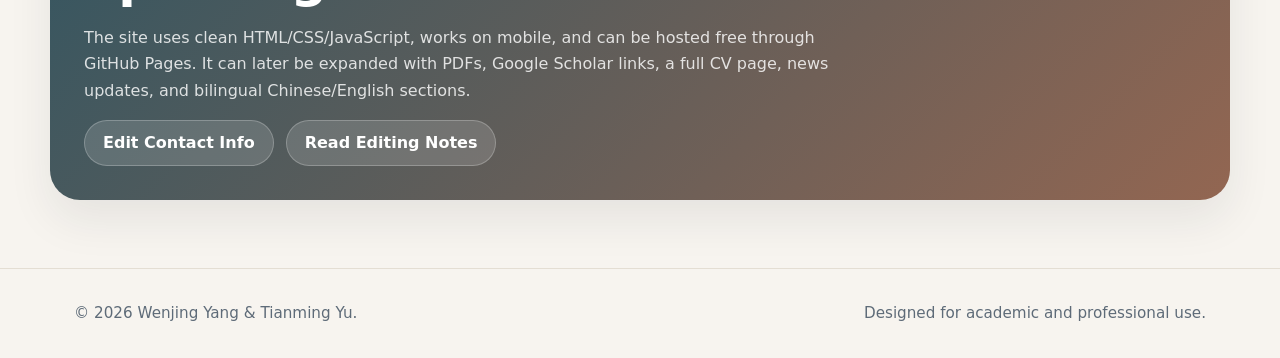
==== commit f43338ae: "Update index.html" ====
--- a/index.html
+++ b/index.html
@@ -12,7 +12,7 @@
   <header class="site-header">
     <div class="container nav">
       <a class="brand" href="index.html" aria-label="Home">
-        <span class="brand-mark">WY</span>
+        <span class="brand-mark">WM</span>
         <span>WMCP · Science · Love</span>
       </a>
       <nav class="nav-links" aria-label="Primary navigation">
